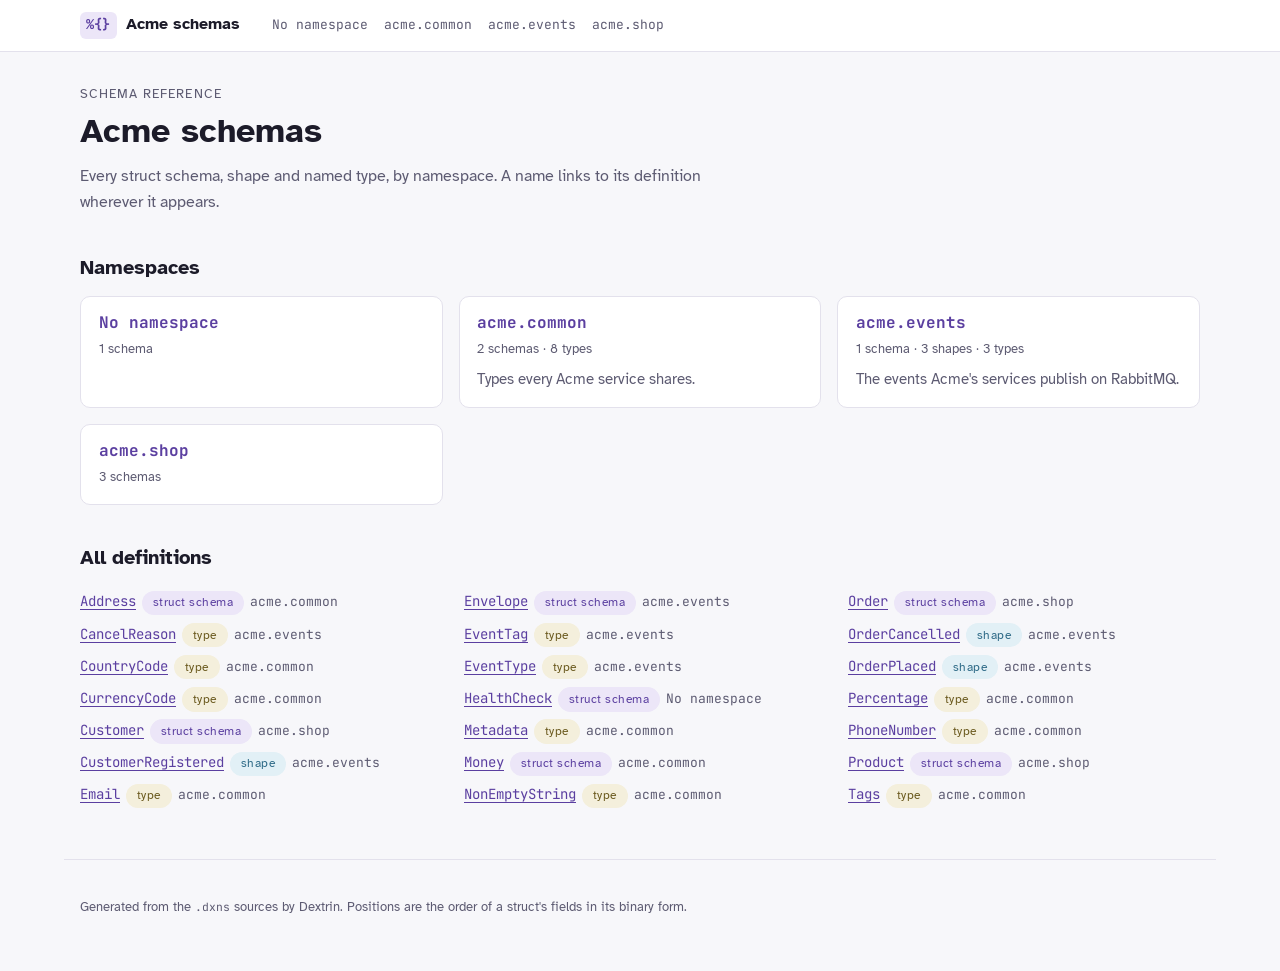
==== example/doc/index.html @ bd8d6909 "feat: mix dextrin.docs, HTML documentation for .dxns schemas Dextrin.Schema.Docs reads a directory o" ====
<!doctype html>
<html lang="en">
<head>
<meta charset="utf-8">
<meta name="viewport" content="width=device-width, initial-scale=1, viewport-fit=cover">
<meta name="claude:viewport-fit-sides" content="cover">
<title>Acme schemas</title>
<link rel="preconnect" href="https://fonts.googleapis.com">
<link rel="preconnect" href="https://fonts.gstatic.com" crossorigin>
<link rel="stylesheet" href="https://fonts.googleapis.com/css2?family=Atkinson+Hyperlegible:ital,wght@0,400;0,700;1,400&family=JetBrains+Mono:wght@400;600&display=swap">
<link rel="stylesheet" href="style.css">
</head>
<body>
<header class="site">
  <div class="site-inner">
    <a class="brand" href="index.html"><span class="brand-mark" aria-hidden="true">%{}</span>Acme schemas</a>
    <nav aria-label="Namespaces"><ul><li><a href="global.html">No namespace</a></li><li><a href="acme.common.html">acme.common</a></li><li><a href="acme.events.html">acme.events</a></li><li><a href="acme.shop.html">acme.shop</a></li></ul></nav>
  </div>
</header>
<main>
<div class="page">
  <section class="intro">
    <p class="eyebrow">Schema reference</p>
    <h1>Acme schemas</h1>
    <p class="lede">Every struct schema, shape and named type, by namespace. A name links to its definition wherever it appears.</p>
  </section>
  <section aria-labelledby="ns-heading">
    <h2 id="ns-heading">Namespaces</h2>
    <ul class="ns-list"><li class="ns-card">
  <h3><a href="global.html">No namespace</a></h3>
  <p class="counts">1 schema</p>
  
</li>
<li class="ns-card">
  <h3><a href="acme.common.html">acme.common</a></h3>
  <p class="counts">2 schemas · 8 types</p>
  <p>Types every Acme service shares.</p>
</li>
<li class="ns-card">
  <h3><a href="acme.events.html">acme.events</a></h3>
  <p class="counts">1 schema · 3 shapes · 3 types</p>
  <p>The events Acme's services publish on RabbitMQ.</p>
</li>
<li class="ns-card">
  <h3><a href="acme.shop.html">acme.shop</a></h3>
  <p class="counts">3 schemas</p>
  
</li>
</ul>
  </section>
  <section aria-labelledby="az-heading">
    <h2 id="az-heading">All definitions</h2>
    <ul class="az"><li><a href="acme.common.html#Address"><code>Address</code></a> <span class="chip chip-schema">struct schema</span><span class="ns">acme.common</span></li><li><a href="acme.events.html#CancelReason"><code>CancelReason</code></a> <span class="chip chip-type">type</span><span class="ns">acme.events</span></li><li><a href="acme.common.html#CountryCode"><code>CountryCode</code></a> <span class="chip chip-type">type</span><span class="ns">acme.common</span></li><li><a href="acme.common.html#CurrencyCode"><code>CurrencyCode</code></a> <span class="chip chip-type">type</span><span class="ns">acme.common</span></li><li><a href="acme.shop.html#Customer"><code>Customer</code></a> <span class="chip chip-schema">struct schema</span><span class="ns">acme.shop</span></li><li><a href="acme.events.html#CustomerRegistered"><code>CustomerRegistered</code></a> <span class="chip chip-shape">shape</span><span class="ns">acme.events</span></li><li><a href="acme.common.html#Email"><code>Email</code></a> <span class="chip chip-type">type</span><span class="ns">acme.common</span></li><li><a href="acme.events.html#Envelope"><code>Envelope</code></a> <span class="chip chip-schema">struct schema</span><span class="ns">acme.events</span></li><li><a href="acme.events.html#EventTag"><code>EventTag</code></a> <span class="chip chip-type">type</span><span class="ns">acme.events</span></li><li><a href="acme.events.html#EventType"><code>EventType</code></a> <span class="chip chip-type">type</span><span class="ns">acme.events</span></li><li><a href="global.html#HealthCheck"><code>HealthCheck</code></a> <span class="chip chip-schema">struct schema</span><span class="ns">No namespace</span></li><li><a href="acme.common.html#Metadata"><code>Metadata</code></a> <span class="chip chip-type">type</span><span class="ns">acme.common</span></li><li><a href="acme.common.html#Money"><code>Money</code></a> <span class="chip chip-schema">struct schema</span><span class="ns">acme.common</span></li><li><a href="acme.common.html#NonEmptyString"><code>NonEmptyString</code></a> <span class="chip chip-type">type</span><span class="ns">acme.common</span></li><li><a href="acme.shop.html#Order"><code>Order</code></a> <span class="chip chip-schema">struct schema</span><span class="ns">acme.shop</span></li><li><a href="acme.events.html#OrderCancelled"><code>OrderCancelled</code></a> <span class="chip chip-shape">shape</span><span class="ns">acme.events</span></li><li><a href="acme.events.html#OrderPlaced"><code>OrderPlaced</code></a> <span class="chip chip-shape">shape</span><span class="ns">acme.events</span></li><li><a href="acme.common.html#Percentage"><code>Percentage</code></a> <span class="chip chip-type">type</span><span class="ns">acme.common</span></li><li><a href="acme.common.html#PhoneNumber"><code>PhoneNumber</code></a> <span class="chip chip-type">type</span><span class="ns">acme.common</span></li><li><a href="acme.shop.html#Product"><code>Product</code></a> <span class="chip chip-schema">struct schema</span><span class="ns">acme.shop</span></li><li><a href="acme.common.html#Tags"><code>Tags</code></a> <span class="chip chip-type">type</span><span class="ns">acme.common</span></li></ul>
  </section>
</div>

</main>
<footer class="site-foot"><p>Generated from the <code>.dxns</code> sources by Dextrin. Positions are the order of a struct's fields in its binary form.</p></footer>
</body>
</html>
---- example/doc/style.css ----
/* Layout: a quiet reference -- a namespace rail, a page of definition
   cards, each field a table row with its binary position first.
   Iodine violet: dextrin turns violet-brown with iodine. */
:root {
  --bg: #f7f7fa;
  --surface: #ffffff;
  --ink: #1c1b29;
  --muted: #5d5b72;
  --rule: #e3e1ec;
  --accent: #5b3fa0;
  --accent-soft: #ece6f8;
  --code-bg: #f1eff7;
  --kw: #7a3e6a;
  --str: #2f6b4f;
  --shape: #2e6a87;
  --shape-soft: #e2f0f6;
  --type: #6b5a1f;
  --type-soft: #f4efdc;
  --font-body: "Atkinson Hyperlegible", "Segoe UI", system-ui, sans-serif;
  --font-code: "JetBrains Mono", ui-monospace, "SFMono-Regular", Menlo, monospace;
  --step--1: 0.8125rem;
  --step-0: 1rem;
  --step-1: 1.25rem;
  --step-2: 1.6rem;
  --step-3: 2.1rem;
}
@media (prefers-color-scheme: dark) {
  :root:not([data-theme="light"]) {
    --bg: #14131c; --surface: #1c1b27; --ink: #ecebf4; --muted: #a6a3bd; --rule: #2f2d3e;
    --accent: #b9a4f0; --accent-soft: #2c2445; --code-bg: #24222f; --kw: #e2a3cf; --str: #8fd3ad;
    --shape: #8cc9e6; --shape-soft: #1d3340; --type: #e3cf88; --type-soft: #35301c;
    color-scheme: dark;
  }
}
:root[data-theme="dark"] {
  --bg: #14131c; --surface: #1c1b27; --ink: #ecebf4; --muted: #a6a3bd; --rule: #2f2d3e;
  --accent: #b9a4f0; --accent-soft: #2c2445; --code-bg: #24222f; --kw: #e2a3cf; --str: #8fd3ad;
  --shape: #8cc9e6; --shape-soft: #1d3340; --type: #e3cf88; --type-soft: #35301c;
  color-scheme: dark;
}
*, *::before, *::after { box-sizing: border-box; }
html { -webkit-text-size-adjust: 100%; }
body {
  margin: 0; background: var(--bg); color: var(--ink);
  font-family: var(--font-body); font-size: var(--step-0); line-height: 1.6;
}
code, pre { font-family: var(--font-code); font-size: 0.875em; }
a { color: var(--accent); text-underline-offset: 0.18em; }
a:focus-visible, summary:focus-visible { outline: 2px solid var(--accent); outline-offset: 2px; border-radius: 3px; }
h1, h2, h3 { text-wrap: balance; line-height: 1.25; margin: 0; }

.site { background: var(--surface); border-bottom: 1px solid var(--rule); }
.site-inner, main, .site-foot {
  max-width: 72rem; margin: 0 auto;
  padding-left: max(16px, env(safe-area-inset-left, 0px));
  padding-right: max(16px, env(safe-area-inset-right, 0px));
}
.site-inner { display: flex; flex-wrap: wrap; align-items: center; gap: 0.5rem 2rem; padding-block: 0.75rem; }
.brand { display: inline-flex; align-items: center; gap: 0.6rem; font-weight: 700; color: var(--ink); text-decoration: none; }
.brand-mark { font-family: var(--font-code); font-size: 0.85rem; color: var(--accent); background: var(--accent-soft); border-radius: 6px; padding: 0.15rem 0.4rem; }
.site nav ul { display: flex; flex-wrap: wrap; gap: 0.25rem 1rem; list-style: none; margin: 0; padding: 0; }
.site nav a { font-family: var(--font-code); font-size: var(--step--1); color: var(--muted); text-decoration: none; }
.site nav a[aria-current="page"], .site nav a:hover { color: var(--accent); }

main { padding-block: 2rem 3rem; }
.page { display: grid; gap: 2.5rem; }
.page.with-toc { grid-template-columns: minmax(0, 13rem) minmax(0, 1fr); align-items: start; }
.content { display: grid; gap: 1.5rem; min-width: 0; }
.eyebrow { margin: 0 0 0.35rem; font-size: var(--step--1); letter-spacing: 0.08em; text-transform: uppercase; color: var(--muted); }
h1 { font-size: var(--step-3); }
h1 code { font-size: 0.85em; }
.lede { color: var(--muted); max-width: 40rem; margin: 0.75rem 0 0; }
.intro .prose { margin-top: 1rem; }
section > h2 { font-size: var(--step-1); margin-bottom: 1rem; }

.toc { position: sticky; top: 1rem; font-size: var(--step--1); }
.toc-title { margin: 0 0 0.5rem; text-transform: uppercase; letter-spacing: 0.08em; color: var(--muted); }
.toc ul { list-style: none; margin: 0; padding: 0; display: grid; gap: 0.2rem; }
.toc ul ul { padding-left: 0.9rem; margin-top: 0.2rem; border-left: 1px solid var(--rule); }
.toc a { font-family: var(--font-code); color: var(--ink); text-decoration: none; }
.toc a:hover { color: var(--accent); }

.ns-list { list-style: none; margin: 0; padding: 0; display: grid; gap: 1rem; grid-template-columns: repeat(auto-fill, minmax(min(100%, 19rem), 1fr)); }
.ns-card { background: var(--surface); border: 1px solid var(--rule); border-radius: 10px; padding: 1rem 1.1rem; min-width: 0; }
.ns-card h3 { font-family: var(--font-code); font-size: var(--step-0); }
.ns-card h3 a { text-decoration: none; }
.ns-card p { margin: 0.4rem 0 0; color: var(--muted); font-size: 0.95rem; }
.ns-card .counts { font-size: var(--step--1); }
.az { list-style: none; margin: 0; padding: 0; columns: 18rem auto; column-gap: 2rem; }
.az li { break-inside: avoid; display: flex; flex-wrap: wrap; align-items: baseline; gap: 0.4rem; padding: 0.2rem 0; }
.az .ns { font-family: var(--font-code); font-size: var(--step--1); color: var(--muted); }

.def { background: var(--surface); border: 1px solid var(--rule); border-radius: 12px; padding: 1.25rem 1.4rem; display: grid; gap: 0.9rem; min-width: 0; scroll-margin-top: 1rem; }
.def-head { display: grid; gap: 0.35rem; }
.def-head h2 { font-size: var(--step-2); }
.def-head .self { color: var(--ink); text-decoration: none; }
.def-head .self:hover { color: var(--accent); }
.full-name { margin: 0; font-size: var(--step--1); color: var(--muted); }
.chips { display: flex; flex-wrap: wrap; gap: 0.4rem; }
.chip { font-size: 0.75rem; letter-spacing: 0.04em; border-radius: 999px; padding: 0.1rem 0.6rem; border: 1px solid transparent; }
.chip-schema { background: var(--accent-soft); color: var(--accent); }
.chip-shape { background: var(--shape-soft); color: var(--shape); }
.chip-type { background: var(--type-soft); color: var(--type); }
.chip-internal { border-color: var(--rule); color: var(--muted); }
.chip-version { border-color: var(--accent); color: var(--accent); font-family: var(--font-code); }
.chip-quiet { color: var(--muted); }

.prose { max-width: 42rem; }
.prose > * + * { margin-top: 0.6rem; }
.prose p, .prose ul, .prose ol { margin: 0; }
.prose ul, .prose ol { padding-left: 1.2rem; }
.prose code, .notes code, .used-by code { background: var(--code-bg); border-radius: 4px; padding: 0.05rem 0.3rem; }
.version-note { color: var(--muted); font-size: 0.95rem; }
.label { font-size: 0.72rem; letter-spacing: 0.08em; text-transform: uppercase; color: var(--muted); }

.table-wrap { overflow-x: auto; }
table.fields { width: 100%; border-collapse: collapse; font-size: 0.95rem; }
.fields th, .fields td { text-align: left; vertical-align: top; padding: 0.55rem 0.75rem 0.55rem 0; border-top: 1px solid var(--rule); }
.fields thead th { border-top: 0; font-size: 0.72rem; letter-spacing: 0.08em; text-transform: uppercase; color: var(--muted); font-weight: 400; }
.fields .pos { width: 2.5rem; font-variant-numeric: tabular-nums; color: var(--muted); font-family: var(--font-code); font-size: var(--step--1); }
.fields .field { white-space: nowrap; font-weight: 400; }
.fields .field code { font-weight: 600; }
.opt { display: block; font-size: 0.72rem; color: var(--muted); letter-spacing: 0.04em; }
.fields .type { min-width: 12rem; }
.fields .notes { min-width: 14rem; color: var(--ink); }
.fields .notes p + p { margin-top: 0.4rem; }
.fields .notes p { margin: 0; }
.default { margin-top: 0.3rem; }
.kw { color: var(--kw); }
.str { color: var(--str); }
.sym { color: var(--muted); }
a.ref { text-decoration: none; border-bottom: 1px solid var(--accent-soft); }
a.ref:hover { border-bottom-color: var(--accent); }

.case { display: inline-grid; gap: 0.3rem; vertical-align: top; }
.case-field { font-weight: 600; }
.case table { border-collapse: collapse; }
.case td { padding: 0.15rem 0.9rem 0.15rem 0; border-top: 1px dashed var(--rule); white-space: nowrap; }

.type-def .expr { margin: 0.3rem 0 0; background: var(--code-bg); border-radius: 8px; padding: 0.75rem 0.9rem; overflow-x: auto; white-space: pre-wrap; }
.file { margin: 0; font-family: var(--font-code); font-size: 0.75rem; color: var(--muted); }
details.older { border-top: 1px dashed var(--rule); padding-top: 0.75rem; }
details.older summary { cursor: pointer; color: var(--muted); }
details.older summary .file { display: inline; margin-left: 0.5rem; }
details.older[open] > *:not(summary) { margin-top: 0.75rem; }
.used-by { margin: 0; font-size: 0.95rem; display: flex; flex-wrap: wrap; gap: 0.4rem; align-items: baseline; }

.site-foot { padding-block: 1.5rem 2.5rem; color: var(--muted); font-size: var(--step--1); border-top: 1px solid var(--rule); }

@media (max-width: 52rem) {
  .page.with-toc { grid-template-columns: minmax(0, 1fr); }
  .toc { position: static; }
  .toc > ul { display: flex; flex-wrap: wrap; gap: 0.3rem 1rem; }
  .toc ul ul { display: none; }
  .def { padding: 1rem; }
}
@media (prefers-reduced-motion: reduce) { * { scroll-behavior: auto; } }
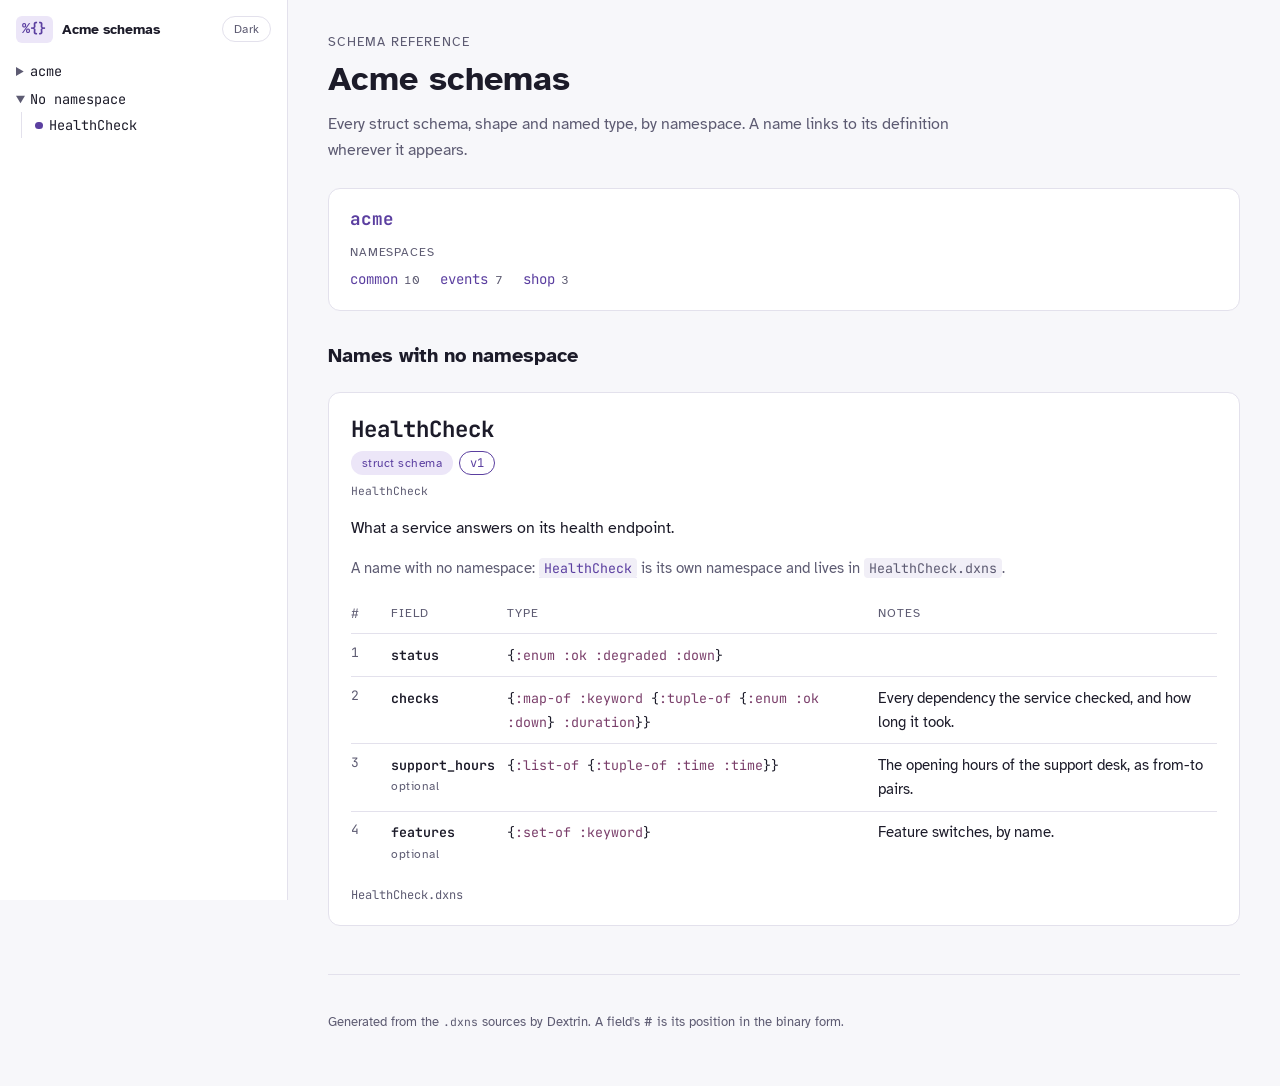
==== commit 808d580c: "Merge branch 'feat/schema-docs' into develop" ====
--- a/example/doc/index.html
+++ b/example/doc/index.html
@@ -9,52 +9,106 @@
 <link rel="preconnect" href="https://fonts.gstatic.com" crossorigin>
 <link rel="stylesheet" href="https://fonts.googleapis.com/css2?family=Atkinson+Hyperlegible:ital,wght@0,400;0,700;1,400&family=JetBrains+Mono:wght@400;600&display=swap">
 <link rel="stylesheet" href="style.css">
+<script>try { var t = localStorage.getItem("dextrin-docs-theme"); if (t === "light" || t === "dark") document.documentElement.setAttribute("data-theme", t); } catch (e) {}</script>
 </head>
 <body>
-<header class="site">
-  <div class="site-inner">
-    <a class="brand" href="index.html"><span class="brand-mark" aria-hidden="true">%{}</span>Acme schemas</a>
-    <nav aria-label="Namespaces"><ul><li><a href="global.html">No namespace</a></li><li><a href="acme.common.html">acme.common</a></li><li><a href="acme.events.html">acme.events</a></li><li><a href="acme.shop.html">acme.shop</a></li></ul></nav>
-  </div>
-</header>
-<main>
-<div class="page">
-  <section class="intro">
+<div class="layout">
+  <nav class="sidebar" aria-label="All namespaces and definitions">
+    <div class="sidebar-head">
+      <a class="brand" href="index.html"><span class="brand-mark" aria-hidden="true">%{}</span>Acme schemas</a>
+      <button class="theme-toggle" type="button" id="theme-toggle" aria-label="Switch between light and dark">Dark</button>
+    </div>
+    <details class="sidebar-toggle" open>
+      <summary>Browse</summary>
+      <ul class="tree"><li><details><summary><a href="acme/index.html">acme</a></summary><ul><li><details><summary><a href="acme/common/index.html">common</a></summary><ul><li class="def-leaf"><a href="acme/common/index.html#Address"><span class="dot dot-schema" aria-hidden="true"></span>Address</a></li><li class="def-leaf"><a href="acme/common/index.html#CountryCode"><span class="dot dot-type" aria-hidden="true"></span>CountryCode</a></li><li class="def-leaf"><a href="acme/common/index.html#CurrencyCode"><span class="dot dot-type" aria-hidden="true"></span>CurrencyCode</a></li><li class="def-leaf"><a href="acme/common/index.html#Email"><span class="dot dot-type" aria-hidden="true"></span>Email</a></li><li class="def-leaf"><a href="acme/common/index.html#Metadata"><span class="dot dot-type" aria-hidden="true"></span>Metadata</a></li><li class="def-leaf"><a href="acme/common/index.html#Money"><span class="dot dot-schema" aria-hidden="true"></span>Money</a></li><li class="def-leaf"><a href="acme/common/index.html#NonEmptyString"><span class="dot dot-type" aria-hidden="true"></span>NonEmptyString</a></li><li class="def-leaf"><a href="acme/common/index.html#Percentage"><span class="dot dot-type" aria-hidden="true"></span>Percentage</a></li><li class="def-leaf"><a href="acme/common/index.html#PhoneNumber"><span class="dot dot-type" aria-hidden="true"></span>PhoneNumber</a></li><li class="def-leaf"><a href="acme/common/index.html#Tags"><span class="dot dot-type" aria-hidden="true"></span>Tags</a></li></ul></details></li><li><details><summary><a href="acme/events/index.html">events</a></summary><ul><li class="def-leaf"><a href="acme/events/index.html#CancelReason"><span class="dot dot-type" aria-hidden="true"></span>CancelReason</a></li><li class="def-leaf"><a href="acme/events/index.html#CustomerRegistered"><span class="dot dot-shape" aria-hidden="true"></span>CustomerRegistered</a></li><li class="def-leaf"><a href="acme/events/index.html#Envelope"><span class="dot dot-schema" aria-hidden="true"></span>Envelope</a></li><li class="def-leaf"><a href="acme/events/index.html#EventTag"><span class="dot dot-type" aria-hidden="true"></span>EventTag</a></li><li class="def-leaf"><a href="acme/events/index.html#EventType"><span class="dot dot-type" aria-hidden="true"></span>EventType</a></li><li class="def-leaf"><a href="acme/events/index.html#OrderCancelled"><span class="dot dot-shape" aria-hidden="true"></span>OrderCancelled</a></li><li class="def-leaf"><a href="acme/events/index.html#OrderPlaced"><span class="dot dot-shape" aria-hidden="true"></span>OrderPlaced</a></li></ul></details></li><li><details><summary><a href="acme/shop/index.html">shop</a></summary><ul><li class="def-leaf"><a href="acme/shop/index.html#Customer"><span class="dot dot-schema" aria-hidden="true"></span>Customer</a></li><li class="def-leaf"><a href="acme/shop/index.html#Order"><span class="dot dot-schema" aria-hidden="true"></span>Order</a><ul><li class="def-leaf"><a href="acme/shop/index.html#Order.OrderLine"><span class="dot dot-schema" aria-hidden="true"></span>OrderLine</a></li><li class="def-leaf"><a href="acme/shop/index.html#Order.Quantity"><span class="dot dot-type" aria-hidden="true"></span>Quantity</a></li><li class="def-leaf"><a href="acme/shop/index.html#Order.Status"><span class="dot dot-type" aria-hidden="true"></span>Status</a></li></ul></li><li class="def-leaf"><a href="acme/shop/index.html#Product"><span class="dot dot-schema" aria-hidden="true"></span>Product</a><ul><li class="def-leaf"><a href="acme/shop/index.html#Product.Variant"><span class="dot dot-schema" aria-hidden="true"></span>Variant</a></li></ul></li></ul></details></li></ul></details></li><li><details open><summary><a href="index.html">No namespace</a></summary><ul><li class="def-leaf"><a href="index.html#HealthCheck"><span class="dot dot-schema" aria-hidden="true"></span>HealthCheck</a></li></ul></details></li></ul>
+    </details>
+  </nav>
+  <main class="main">
+    <div class="page">
+  <header class="intro">
+    
     <p class="eyebrow">Schema reference</p>
     <h1>Acme schemas</h1>
     <p class="lede">Every struct schema, shape and named type, by namespace. A name links to its definition wherever it appears.</p>
-  </section>
-  <section aria-labelledby="ns-heading">
-    <h2 id="ns-heading">Namespaces</h2>
-    <ul class="ns-list"><li class="ns-card">
-  <h3><a href="global.html">No namespace</a></h3>
-  <p class="counts">1 schema</p>
+    
+  </header>
+  <div class="sections"><section class="ns-section">
+  <h2><a href="acme/index.html"><code>acme</code></a></h2>
   
-</li>
-<li class="ns-card">
-  <h3><a href="acme.common.html">acme.common</a></h3>
-  <p class="counts">2 schemas · 8 types</p>
-  <p>Types every Acme service shares.</p>
-</li>
-<li class="ns-card">
-  <h3><a href="acme.events.html">acme.events</a></h3>
-  <p class="counts">1 schema · 3 shapes · 3 types</p>
-  <p>The events Acme's services publish on RabbitMQ.</p>
-</li>
-<li class="ns-card">
-  <h3><a href="acme.shop.html">acme.shop</a></h3>
-  <p class="counts">3 schemas</p>
+  <div class="group"><p class="label">Namespaces</p><ul class="links"><li><a class="ns-link" href="acme/common/index.html"><code>common</code></a><span class="count">10</span></li><li><a class="ns-link" href="acme/events/index.html"><code>events</code></a><span class="count">7</span></li><li><a class="ns-link" href="acme/shop/index.html"><code>shop</code></a><span class="count">3</span></li></ul></div>
   
-</li>
-</ul>
-  </section>
-  <section aria-labelledby="az-heading">
-    <h2 id="az-heading">All definitions</h2>
-    <ul class="az"><li><a href="acme.common.html#Address"><code>Address</code></a> <span class="chip chip-schema">struct schema</span><span class="ns">acme.common</span></li><li><a href="acme.events.html#CancelReason"><code>CancelReason</code></a> <span class="chip chip-type">type</span><span class="ns">acme.events</span></li><li><a href="acme.common.html#CountryCode"><code>CountryCode</code></a> <span class="chip chip-type">type</span><span class="ns">acme.common</span></li><li><a href="acme.common.html#CurrencyCode"><code>CurrencyCode</code></a> <span class="chip chip-type">type</span><span class="ns">acme.common</span></li><li><a href="acme.shop.html#Customer"><code>Customer</code></a> <span class="chip chip-schema">struct schema</span><span class="ns">acme.shop</span></li><li><a href="acme.events.html#CustomerRegistered"><code>CustomerRegistered</code></a> <span class="chip chip-shape">shape</span><span class="ns">acme.events</span></li><li><a href="acme.common.html#Email"><code>Email</code></a> <span class="chip chip-type">type</span><span class="ns">acme.common</span></li><li><a href="acme.events.html#Envelope"><code>Envelope</code></a> <span class="chip chip-schema">struct schema</span><span class="ns">acme.events</span></li><li><a href="acme.events.html#EventTag"><code>EventTag</code></a> <span class="chip chip-type">type</span><span class="ns">acme.events</span></li><li><a href="acme.events.html#EventType"><code>EventType</code></a> <span class="chip chip-type">type</span><span class="ns">acme.events</span></li><li><a href="global.html#HealthCheck"><code>HealthCheck</code></a> <span class="chip chip-schema">struct schema</span><span class="ns">No namespace</span></li><li><a href="acme.common.html#Metadata"><code>Metadata</code></a> <span class="chip chip-type">type</span><span class="ns">acme.common</span></li><li><a href="acme.common.html#Money"><code>Money</code></a> <span class="chip chip-schema">struct schema</span><span class="ns">acme.common</span></li><li><a href="acme.common.html#NonEmptyString"><code>NonEmptyString</code></a> <span class="chip chip-type">type</span><span class="ns">acme.common</span></li><li><a href="acme.shop.html#Order"><code>Order</code></a> <span class="chip chip-schema">struct schema</span><span class="ns">acme.shop</span></li><li><a href="acme.events.html#OrderCancelled"><code>OrderCancelled</code></a> <span class="chip chip-shape">shape</span><span class="ns">acme.events</span></li><li><a href="acme.events.html#OrderPlaced"><code>OrderPlaced</code></a> <span class="chip chip-shape">shape</span><span class="ns">acme.events</span></li><li><a href="acme.common.html#Percentage"><code>Percentage</code></a> <span class="chip chip-type">type</span><span class="ns">acme.common</span></li><li><a href="acme.common.html#PhoneNumber"><code>PhoneNumber</code></a> <span class="chip chip-type">type</span><span class="ns">acme.common</span></li><li><a href="acme.shop.html#Product"><code>Product</code></a> <span class="chip chip-schema">struct schema</span><span class="ns">acme.shop</span></li><li><a href="acme.common.html#Tags"><code>Tags</code></a> <span class="chip chip-type">type</span><span class="ns">acme.common</span></li></ul>
-  </section>
+</section>
+</div>
+  <h2 class="own-heading">Names with no namespace</h2>
+  <article class="def kind-schema" id="HealthCheck">
+  <header class="def-head">
+    <h2><a class="self" href="#HealthCheck"><code>HealthCheck</code></a></h2>
+    <div class="chips"><span class="chip chip-schema">struct schema</span><span class="chip chip-version">v1</span></div>
+    <p class="full-name"><code>HealthCheck</code></p>
+  </header>
+  <div class="prose"><p>What a service answers on its health endpoint.</p></div>
+  <div class="prose version-note"><p>A name with no namespace: <a class="ref" href="index.html#HealthCheck"><code>HealthCheck</code></a> is its own namespace and lives in <code>HealthCheck.dxns</code>.</p></div>
+<div class="table-wrap">
+  <table class="fields">
+    <thead><tr><th scope="col" class="pos" title="Position in the binary form">#</th><th scope="col">Field</th><th scope="col">Type</th><th scope="col">Notes</th></tr></thead>
+    <tbody><tr>
+  <td class="pos">1</td>
+  <th scope="row" class="field"><code>status</code></th>
+  <td class="type"><code>{<span class="kw">:enum</span> <span class="kw">:ok</span> <span class="kw">:degraded</span> <span class="kw">:down</span>}</code></td>
+  <td class="notes"></td>
+</tr>
+<tr>
+  <td class="pos">2</td>
+  <th scope="row" class="field"><code>checks</code></th>
+  <td class="type"><code>{<span class="kw">:map-of</span> <span class="kw">:keyword</span> {<span class="kw">:tuple-of</span> {<span class="kw">:enum</span> <span class="kw">:ok</span> <span class="kw">:down</span>} <span class="kw">:duration</span>}}</code></td>
+  <td class="notes"><p>Every dependency the service checked, and how long it took.</p></td>
+</tr>
+<tr>
+  <td class="pos">3</td>
+  <th scope="row" class="field"><code>support_hours</code><span class="opt">optional</span></th>
+  <td class="type"><code>{<span class="kw">:list-of</span> {<span class="kw">:tuple-of</span> <span class="kw">:time</span> <span class="kw">:time</span>}}</code></td>
+  <td class="notes"><p>The opening hours of the support desk, as from-to pairs.</p></td>
+</tr>
+<tr>
+  <td class="pos">4</td>
+  <th scope="row" class="field"><code>features</code><span class="opt">optional</span></th>
+  <td class="type"><code>{<span class="kw">:set-of</span> <span class="kw">:keyword</span>}</code></td>
+  <td class="notes"><p>Feature switches, by name.</p></td>
+</tr>
+</tbody>
+  </table>
+</div>
+<p class="file">HealthCheck.dxns</p>
+
+  
+  
+</article>
+
 </div>
 
-</main>
-<footer class="site-foot"><p>Generated from the <code>.dxns</code> sources by Dextrin. Positions are the order of a struct's fields in its binary form.</p></footer>
+    <footer class="site-foot"><p>Generated from the <code>.dxns</code> sources by Dextrin. A field's # is its position in the binary form.</p></footer>
+  </main>
+</div>
+<script>(function () {
+  var root = document.documentElement, button = document.getElementById("theme-toggle");
+  function current() {
+    var t = root.getAttribute("data-theme");
+    if (t) return t;
+    return window.matchMedia && matchMedia("(prefers-color-scheme: dark)").matches ? "dark" : "light";
+  }
+  function label() {
+    var next = current() === "dark" ? "light" : "dark";
+    button.textContent = next === "dark" ? "Dark" : "Light";
+    button.setAttribute("aria-label", "Switch to " + next);
+  }
+  button.addEventListener("click", function () {
+    var next = current() === "dark" ? "light" : "dark";
+    root.setAttribute("data-theme", next);
+    try { localStorage.setItem("dextrin-docs-theme", next); } catch (e) {}
+    label();
+  });
+  label();
+})();
+</script>
 </body>
 </html>
--- a/example/doc/style.css
+++ b/example/doc/style.css
@@ -49,46 +49,66 @@
 a:focus-visible, summary:focus-visible { outline: 2px solid var(--accent); outline-offset: 2px; border-radius: 3px; }
 h1, h2, h3 { text-wrap: balance; line-height: 1.25; margin: 0; }
 
-.site { background: var(--surface); border-bottom: 1px solid var(--rule); }
-.site-inner, main, .site-foot {
-  max-width: 72rem; margin: 0 auto;
-  padding-left: max(16px, env(safe-area-inset-left, 0px));
-  padding-right: max(16px, env(safe-area-inset-right, 0px));
+/* The sidebar holds the far left edge on every page and scrolls on its
+   own; the page beside it. Below 52rem it moves on top, folded. */
+.layout { display: grid; grid-template-columns: minmax(15rem, 18rem) minmax(0, 1fr); min-height: 100vh; }
+.sidebar {
+  position: sticky; top: 0; align-self: start; height: 100vh; overflow-y: auto;
+  background: var(--surface); border-right: 1px solid var(--rule);
+  padding-block: calc(1rem + env(safe-area-inset-top, 0px)) 2rem;
+  padding-left: max(16px, env(safe-area-inset-left, 0px)); padding-right: 1rem;
+  display: grid; align-content: start; gap: 1rem; font-size: 0.9rem;
 }
-.site-inner { display: flex; flex-wrap: wrap; align-items: center; gap: 0.5rem 2rem; padding-block: 0.75rem; }
-.brand { display: inline-flex; align-items: center; gap: 0.6rem; font-weight: 700; color: var(--ink); text-decoration: none; }
+.sidebar-head { display: flex; align-items: center; justify-content: space-between; gap: 0.75rem; }
+.brand { display: inline-flex; align-items: center; gap: 0.6rem; font-weight: 700; color: var(--ink); text-decoration: none; min-width: 0; }
+.theme-toggle {
+  font: inherit; font-size: 0.75rem; letter-spacing: 0.04em; color: var(--muted); background: transparent;
+  border: 1px solid var(--rule); border-radius: 999px; padding: 0.15rem 0.65rem; cursor: pointer; flex: none;
+}
+.theme-toggle:hover { color: var(--accent); border-color: var(--accent); }
+.theme-toggle:focus-visible { outline: 2px solid var(--accent); outline-offset: 2px; }
 .brand-mark { font-family: var(--font-code); font-size: 0.85rem; color: var(--accent); background: var(--accent-soft); border-radius: 6px; padding: 0.15rem 0.4rem; }
-.site nav ul { display: flex; flex-wrap: wrap; gap: 0.25rem 1rem; list-style: none; margin: 0; padding: 0; }
-.site nav a { font-family: var(--font-code); font-size: var(--step--1); color: var(--muted); text-decoration: none; }
-.site nav a[aria-current="page"], .site nav a:hover { color: var(--accent); }
+.sidebar-toggle > summary { display: none; }
+.tree, .tree ul { list-style: none; margin: 0; padding: 0; }
+.tree ul { padding-left: 0.85rem; margin-left: 0.3rem; border-left: 1px solid var(--rule); }
+.tree li { padding: 0.08rem 0; }
+.tree summary { cursor: pointer; font-family: var(--font-code); font-size: 0.85rem; padding: 0.1rem 0; }
+.tree summary::marker { color: var(--muted); }
+.tree a { color: var(--ink); text-decoration: none; font-family: var(--font-code); font-size: 0.85rem; }
+.tree a:hover { color: var(--accent); }
+.tree a[aria-current="page"] { color: var(--accent); font-weight: 600; }
+.def-leaf > a { display: inline-flex; align-items: center; gap: 0.4rem; }
+.dot { width: 0.45rem; height: 0.45rem; border-radius: 50%; flex: none; }
+.dot-schema { background: var(--accent); }
+.dot-shape { background: var(--shape); }
+.dot-type { background: var(--type); }
 
-main { padding-block: 2rem 3rem; }
-.page { display: grid; gap: 2.5rem; }
-.page.with-toc { grid-template-columns: minmax(0, 13rem) minmax(0, 1fr); align-items: start; }
-.content { display: grid; gap: 1.5rem; min-width: 0; }
+.main {
+  min-width: 0; padding-block: 2rem 0;
+  padding-left: max(16px, 2.5rem); padding-right: max(16px, env(safe-area-inset-right, 0px), 2.5rem);
+}
+.page { display: grid; gap: 1.5rem; max-width: 64rem; }
 .eyebrow { margin: 0 0 0.35rem; font-size: var(--step--1); letter-spacing: 0.08em; text-transform: uppercase; color: var(--muted); }
 h1 { font-size: var(--step-3); }
 h1 code { font-size: 0.85em; }
 .lede { color: var(--muted); max-width: 40rem; margin: 0.75rem 0 0; }
 .intro .prose { margin-top: 1rem; }
-section > h2 { font-size: var(--step-1); margin-bottom: 1rem; }
+.crumbs { margin: 0 0 0.75rem; font-family: var(--font-code); font-size: var(--step--1); color: var(--muted); }
+.crumbs a { text-decoration: none; }
+.crumbs b { color: var(--ink); font-weight: 600; }
 
-.toc { position: sticky; top: 1rem; font-size: var(--step--1); }
-.toc-title { margin: 0 0 0.5rem; text-transform: uppercase; letter-spacing: 0.08em; color: var(--muted); }
-.toc ul { list-style: none; margin: 0; padding: 0; display: grid; gap: 0.2rem; }
-.toc ul ul { padding-left: 0.9rem; margin-top: 0.2rem; border-left: 1px solid var(--rule); }
-.toc a { font-family: var(--font-code); color: var(--ink); text-decoration: none; }
-.toc a:hover { color: var(--accent); }
-
-.ns-list { list-style: none; margin: 0; padding: 0; display: grid; gap: 1rem; grid-template-columns: repeat(auto-fill, minmax(min(100%, 19rem), 1fr)); }
-.ns-card { background: var(--surface); border: 1px solid var(--rule); border-radius: 10px; padding: 1rem 1.1rem; min-width: 0; }
-.ns-card h3 { font-family: var(--font-code); font-size: var(--step-0); }
-.ns-card h3 a { text-decoration: none; }
-.ns-card p { margin: 0.4rem 0 0; color: var(--muted); font-size: 0.95rem; }
-.ns-card .counts { font-size: var(--step--1); }
-.az { list-style: none; margin: 0; padding: 0; columns: 18rem auto; column-gap: 2rem; }
-.az li { break-inside: avoid; display: flex; flex-wrap: wrap; align-items: baseline; gap: 0.4rem; padding: 0.2rem 0; }
-.az .ns { font-family: var(--font-code); font-size: var(--step--1); color: var(--muted); }
+.sections { display: grid; gap: 1rem; }
+.ns-section { background: var(--surface); border: 1px solid var(--rule); border-radius: 12px; padding: 1.1rem 1.3rem; display: grid; gap: 0.75rem; min-width: 0; }
+.ns-section h2 { font-size: var(--step-1); }
+.ns-section h2 a { text-decoration: none; }
+.ns-section .summary { color: var(--muted); font-size: 0.95rem; }
+.group { display: grid; gap: 0.35rem; }
+.group .label { margin: 0; }
+.links { list-style: none; margin: 0; padding: 0; display: flex; flex-wrap: wrap; gap: 0.4rem 1.25rem; }
+.links li { display: inline-flex; align-items: baseline; gap: 0.4rem; }
+.links a { text-decoration: none; }
+.count { font-size: 0.75rem; color: var(--muted); font-variant-numeric: tabular-nums; }
+.own-heading { font-size: var(--step-1); margin-top: 0.5rem; }
 
 .def { background: var(--surface); border: 1px solid var(--rule); border-radius: 12px; padding: 1.25rem 1.4rem; display: grid; gap: 0.9rem; min-width: 0; scroll-margin-top: 1rem; }
 .def-head { display: grid; gap: 0.35rem; }
@@ -145,13 +165,13 @@
 details.older[open] > *:not(summary) { margin-top: 0.75rem; }
 .used-by { margin: 0; font-size: 0.95rem; display: flex; flex-wrap: wrap; gap: 0.4rem; align-items: baseline; }
 
-.site-foot { padding-block: 1.5rem 2.5rem; color: var(--muted); font-size: var(--step--1); border-top: 1px solid var(--rule); }
+.site-foot { margin-top: 3rem; padding-block: 1.5rem 2.5rem; color: var(--muted); font-size: var(--step--1); border-top: 1px solid var(--rule); max-width: 64rem; }
 
 @media (max-width: 52rem) {
-  .page.with-toc { grid-template-columns: minmax(0, 1fr); }
-  .toc { position: static; }
-  .toc > ul { display: flex; flex-wrap: wrap; gap: 0.3rem 1rem; }
-  .toc ul ul { display: none; }
+  .layout { grid-template-columns: minmax(0, 1fr); }
+  .sidebar { position: static; height: auto; border-right: 0; border-bottom: 1px solid var(--rule); padding-right: max(16px, env(safe-area-inset-right, 0px)); }
+  .sidebar-toggle > summary { display: list-item; cursor: pointer; color: var(--muted); }
+  .main { padding-left: max(16px, env(safe-area-inset-left, 0px)); padding-right: max(16px, env(safe-area-inset-right, 0px)); }
   .def { padding: 1rem; }
 }
 @media (prefers-reduced-motion: reduce) { * { scroll-behavior: auto; } }
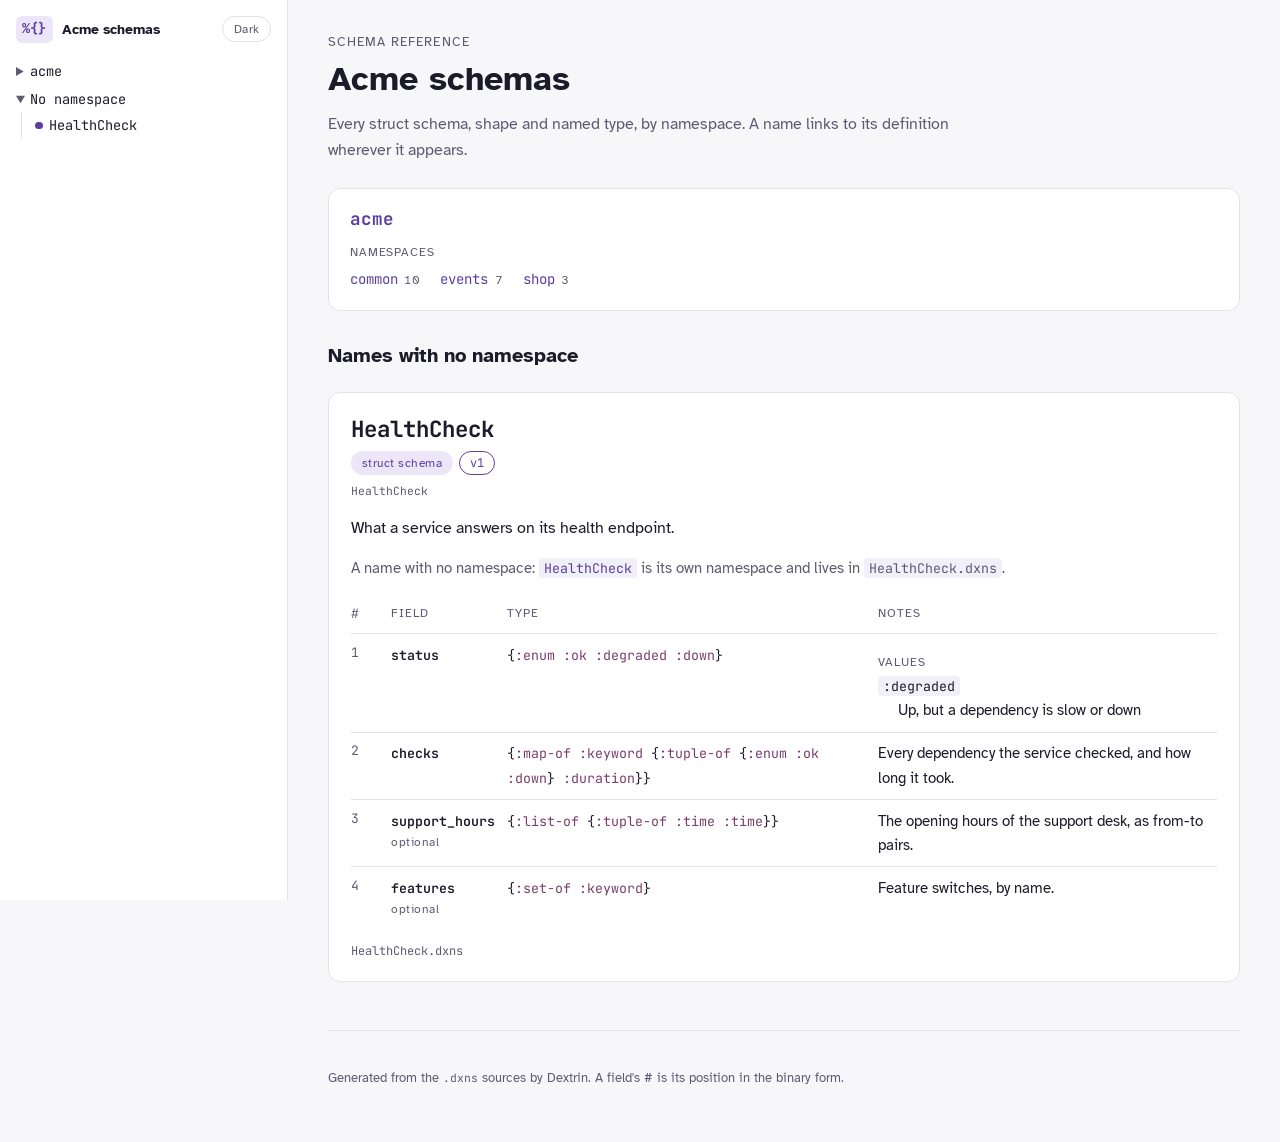
==== commit 6387921b: "feat(docs): the docs show annotations A doc's title, description, examples, meta and an enum's value" ====
--- a/example/doc/index.html
+++ b/example/doc/index.html
@@ -55,7 +55,7 @@
   <td class="pos">1</td>
   <th scope="row" class="field"><code>status</code></th>
   <td class="type"><code>{<span class="kw">:enum</span> <span class="kw">:ok</span> <span class="kw">:degraded</span> <span class="kw">:down</span>}</code></td>
-  <td class="notes"></td>
+  <td class="notes"><dl class="values"><p class="label">Values</p><dt><code>:degraded</code></dt><dd><p>Up, but a dependency is slow or down</p></dd></dl></td>
 </tr>
 <tr>
   <td class="pos">2</td>
--- a/example/doc/style.css
+++ b/example/doc/style.css
@@ -16,6 +16,8 @@
   --shape-soft: #e2f0f6;
   --type: #6b5a1f;
   --type-soft: #f4efdc;
+  --warn: #8a3b12;
+  --warn-soft: #fbe9df;
   --font-body: "Atkinson Hyperlegible", "Segoe UI", system-ui, sans-serif;
   --font-code: "JetBrains Mono", ui-monospace, "SFMono-Regular", Menlo, monospace;
   --step--1: 0.8125rem;
@@ -29,6 +31,7 @@
     --bg: #14131c; --surface: #1c1b27; --ink: #ecebf4; --muted: #a6a3bd; --rule: #2f2d3e;
     --accent: #b9a4f0; --accent-soft: #2c2445; --code-bg: #24222f; --kw: #e2a3cf; --str: #8fd3ad;
     --shape: #8cc9e6; --shape-soft: #1d3340; --type: #e3cf88; --type-soft: #35301c;
+    --warn: #f0a37a; --warn-soft: #3a2218;
     color-scheme: dark;
   }
 }
@@ -36,6 +39,7 @@
   --bg: #14131c; --surface: #1c1b27; --ink: #ecebf4; --muted: #a6a3bd; --rule: #2f2d3e;
   --accent: #b9a4f0; --accent-soft: #2c2445; --code-bg: #24222f; --kw: #e2a3cf; --str: #8fd3ad;
   --shape: #8cc9e6; --shape-soft: #1d3340; --type: #e3cf88; --type-soft: #35301c;
+    --warn: #f0a37a; --warn-soft: #3a2218;
   color-scheme: dark;
 }
 *, *::before, *::after { box-sizing: border-box; }
@@ -124,6 +128,17 @@
 .chip-internal { border-color: var(--rule); color: var(--muted); }
 .chip-version { border-color: var(--accent); color: var(--accent); font-family: var(--font-code); }
 .chip-quiet { color: var(--muted); }
+.chip-deprecated { background: var(--warn-soft); color: var(--warn); }
+.chip-read-only, .chip-write-only { border-color: var(--rule); color: var(--muted); }
+.def-head .title { margin: 0; font-size: var(--step-0); color: var(--ink); }
+.examples, .meta { margin: 0.6rem 0 0; }
+.examples ul { margin: 0.2rem 0 0; padding-left: 1.2rem; }
+.meta dt, .meta dd { display: inline; margin: 0; }
+.meta dd { margin-right: 1rem; }
+.meta dt::after { content: " = "; color: var(--muted); }
+.values { margin: 0.6rem 0 0; }
+.values dt { margin-top: 0.2rem; }
+.values dd { margin: 0 0 0 1.2rem; }
 
 .prose { max-width: 42rem; }
 .prose > * + * { margin-top: 0.6rem; }
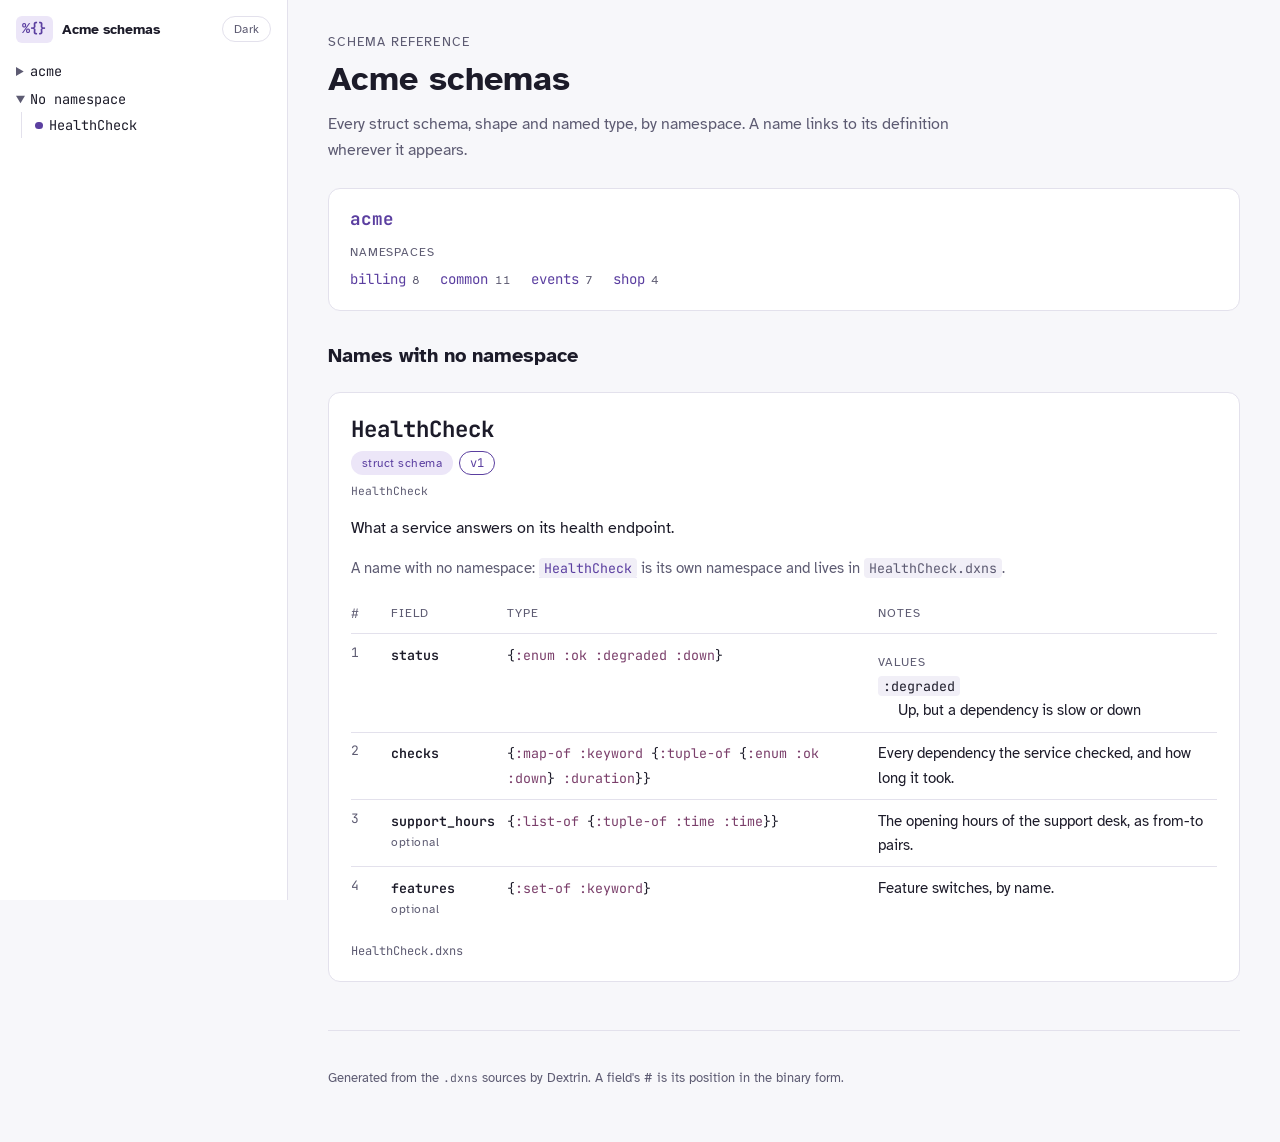
==== commit 9cb8c470: "feat(docs): show bases, left-out fields, extras, type versions, pins, deprecation, generics and the " ====
--- a/example/doc/index.html
+++ b/example/doc/index.html
@@ -20,7 +20,7 @@
     </div>
     <details class="sidebar-toggle" open>
       <summary>Browse</summary>
-      <ul class="tree"><li><details><summary><a href="acme/index.html">acme</a></summary><ul><li><details><summary><a href="acme/common/index.html">common</a></summary><ul><li class="def-leaf"><a href="acme/common/index.html#Address"><span class="dot dot-schema" aria-hidden="true"></span>Address</a></li><li class="def-leaf"><a href="acme/common/index.html#CountryCode"><span class="dot dot-type" aria-hidden="true"></span>CountryCode</a></li><li class="def-leaf"><a href="acme/common/index.html#CurrencyCode"><span class="dot dot-type" aria-hidden="true"></span>CurrencyCode</a></li><li class="def-leaf"><a href="acme/common/index.html#Email"><span class="dot dot-type" aria-hidden="true"></span>Email</a></li><li class="def-leaf"><a href="acme/common/index.html#Metadata"><span class="dot dot-type" aria-hidden="true"></span>Metadata</a></li><li class="def-leaf"><a href="acme/common/index.html#Money"><span class="dot dot-schema" aria-hidden="true"></span>Money</a></li><li class="def-leaf"><a href="acme/common/index.html#NonEmptyString"><span class="dot dot-type" aria-hidden="true"></span>NonEmptyString</a></li><li class="def-leaf"><a href="acme/common/index.html#Percentage"><span class="dot dot-type" aria-hidden="true"></span>Percentage</a></li><li class="def-leaf"><a href="acme/common/index.html#PhoneNumber"><span class="dot dot-type" aria-hidden="true"></span>PhoneNumber</a></li><li class="def-leaf"><a href="acme/common/index.html#Tags"><span class="dot dot-type" aria-hidden="true"></span>Tags</a></li></ul></details></li><li><details><summary><a href="acme/events/index.html">events</a></summary><ul><li class="def-leaf"><a href="acme/events/index.html#CancelReason"><span class="dot dot-type" aria-hidden="true"></span>CancelReason</a></li><li class="def-leaf"><a href="acme/events/index.html#CustomerRegistered"><span class="dot dot-shape" aria-hidden="true"></span>CustomerRegistered</a></li><li class="def-leaf"><a href="acme/events/index.html#Envelope"><span class="dot dot-schema" aria-hidden="true"></span>Envelope</a></li><li class="def-leaf"><a href="acme/events/index.html#EventTag"><span class="dot dot-type" aria-hidden="true"></span>EventTag</a></li><li class="def-leaf"><a href="acme/events/index.html#EventType"><span class="dot dot-type" aria-hidden="true"></span>EventType</a></li><li class="def-leaf"><a href="acme/events/index.html#OrderCancelled"><span class="dot dot-shape" aria-hidden="true"></span>OrderCancelled</a></li><li class="def-leaf"><a href="acme/events/index.html#OrderPlaced"><span class="dot dot-shape" aria-hidden="true"></span>OrderPlaced</a></li></ul></details></li><li><details><summary><a href="acme/shop/index.html">shop</a></summary><ul><li class="def-leaf"><a href="acme/shop/index.html#Customer"><span class="dot dot-schema" aria-hidden="true"></span>Customer</a></li><li class="def-leaf"><a href="acme/shop/index.html#Order"><span class="dot dot-schema" aria-hidden="true"></span>Order</a><ul><li class="def-leaf"><a href="acme/shop/index.html#Order.OrderLine"><span class="dot dot-schema" aria-hidden="true"></span>OrderLine</a></li><li class="def-leaf"><a href="acme/shop/index.html#Order.Quantity"><span class="dot dot-type" aria-hidden="true"></span>Quantity</a></li><li class="def-leaf"><a href="acme/shop/index.html#Order.Status"><span class="dot dot-type" aria-hidden="true"></span>Status</a></li></ul></li><li class="def-leaf"><a href="acme/shop/index.html#Product"><span class="dot dot-schema" aria-hidden="true"></span>Product</a><ul><li class="def-leaf"><a href="acme/shop/index.html#Product.Variant"><span class="dot dot-schema" aria-hidden="true"></span>Variant</a></li></ul></li></ul></details></li></ul></details></li><li><details open><summary><a href="index.html">No namespace</a></summary><ul><li class="def-leaf"><a href="index.html#HealthCheck"><span class="dot dot-schema" aria-hidden="true"></span>HealthCheck</a></li></ul></details></li></ul>
+      <ul class="tree"><li><details><summary><a href="acme/index.html">acme</a></summary><ul><li><details><summary><a href="acme/billing/index.html">billing</a></summary><ul><li class="def-leaf"><a href="acme/billing/index.html#Card"><span class="dot dot-shape" aria-hidden="true"></span>Card</a></li><li class="def-leaf"><a href="acme/billing/index.html#Invoice"><span class="dot dot-schema" aria-hidden="true"></span>Invoice</a></li><li class="def-leaf"><a href="acme/billing/index.html#InvoiceLine"><span class="dot dot-shape" aria-hidden="true"></span>InvoiceLine</a></li><li class="def-leaf"><a href="acme/billing/index.html#InvoiceNumber"><span class="dot dot-type" aria-hidden="true"></span>InvoiceNumber</a></li><li class="def-leaf"><a href="acme/billing/index.html#InvoicePage"><span class="dot dot-type" aria-hidden="true"></span>InvoicePage</a></li><li class="def-leaf"><a href="acme/billing/index.html#Page"><span class="dot dot-type" aria-hidden="true"></span>Page</a></li><li class="def-leaf"><a href="acme/billing/index.html#Payment"><span class="dot dot-type" aria-hidden="true"></span>Payment</a></li><li class="def-leaf"><a href="acme/billing/index.html#Transfer"><span class="dot dot-shape" aria-hidden="true"></span>Transfer</a></li></ul></details></li><li><details><summary><a href="acme/common/index.html">common</a></summary><ul><li class="def-leaf"><a href="acme/common/index.html#Address"><span class="dot dot-schema" aria-hidden="true"></span>Address</a></li><li class="def-leaf"><a href="acme/common/index.html#CountryCode"><span class="dot dot-type" aria-hidden="true"></span>CountryCode</a></li><li class="def-leaf"><a href="acme/common/index.html#CurrencyCode"><span class="dot dot-type" aria-hidden="true"></span>CurrencyCode</a></li><li class="def-leaf"><a href="acme/common/index.html#Email"><span class="dot dot-type" aria-hidden="true"></span>Email</a></li><li class="def-leaf"><a href="acme/common/index.html#Metadata"><span class="dot dot-type" aria-hidden="true"></span>Metadata</a></li><li class="def-leaf"><a href="acme/common/index.html#Money"><span class="dot dot-schema" aria-hidden="true"></span>Money</a></li><li class="def-leaf"><a href="acme/common/index.html#NonEmptyString"><span class="dot dot-type" aria-hidden="true"></span>NonEmptyString</a></li><li class="def-leaf"><a href="acme/common/index.html#Percentage"><span class="dot dot-type" aria-hidden="true"></span>Percentage</a></li><li class="def-leaf"><a href="acme/common/index.html#Person"><span class="dot dot-shape" aria-hidden="true"></span>Person</a></li><li class="def-leaf"><a href="acme/common/index.html#PhoneNumber"><span class="dot dot-type" aria-hidden="true"></span>PhoneNumber</a></li><li class="def-leaf"><a href="acme/common/index.html#Tags"><span class="dot dot-type" aria-hidden="true"></span>Tags</a></li></ul></details></li><li><details><summary><a href="acme/events/index.html">events</a></summary><ul><li class="def-leaf"><a href="acme/events/index.html#CancelReason"><span class="dot dot-type" aria-hidden="true"></span>CancelReason</a></li><li class="def-leaf"><a href="acme/events/index.html#CustomerRegistered"><span class="dot dot-shape" aria-hidden="true"></span>CustomerRegistered</a></li><li class="def-leaf"><a href="acme/events/index.html#Envelope"><span class="dot dot-schema" aria-hidden="true"></span>Envelope</a></li><li class="def-leaf"><a href="acme/events/index.html#EventTag"><span class="dot dot-type" aria-hidden="true"></span>EventTag</a></li><li class="def-leaf"><a href="acme/events/index.html#EventType"><span class="dot dot-type" aria-hidden="true"></span>EventType</a></li><li class="def-leaf"><a href="acme/events/index.html#OrderCancelled"><span class="dot dot-shape" aria-hidden="true"></span>OrderCancelled</a></li><li class="def-leaf"><a href="acme/events/index.html#OrderPlaced"><span class="dot dot-shape" aria-hidden="true"></span>OrderPlaced</a></li></ul></details></li><li><details><summary><a href="acme/shop/index.html">shop</a></summary><ul><li class="def-leaf"><a href="acme/shop/index.html#Customer"><span class="dot dot-schema" aria-hidden="true"></span>Customer</a></li><li class="def-leaf"><a href="acme/shop/index.html#Order"><span class="dot dot-schema" aria-hidden="true"></span>Order</a><ul><li class="def-leaf"><a href="acme/shop/index.html#Order.OrderLine"><span class="dot dot-schema" aria-hidden="true"></span>OrderLine</a></li><li class="def-leaf"><a href="acme/shop/index.html#Order.Quantity"><span class="dot dot-type" aria-hidden="true"></span>Quantity</a></li><li class="def-leaf"><a href="acme/shop/index.html#Order.Status"><span class="dot dot-type" aria-hidden="true"></span>Status</a></li></ul></li><li class="def-leaf"><a href="acme/shop/index.html#Product"><span class="dot dot-schema" aria-hidden="true"></span>Product</a><ul><li class="def-leaf"><a href="acme/shop/index.html#Product.Variant"><span class="dot dot-schema" aria-hidden="true"></span>Variant</a></li></ul></li><li class="def-leaf"><a href="acme/shop/index.html#Tier"><span class="dot dot-type" aria-hidden="true"></span>Tier</a></li></ul></details></li></ul></details></li><li><details open><summary><a href="index.html">No namespace</a></summary><ul><li class="def-leaf"><a href="index.html#HealthCheck"><span class="dot dot-schema" aria-hidden="true"></span>HealthCheck</a></li></ul></details></li></ul>
     </details>
   </nav>
   <main class="main">
@@ -35,7 +35,7 @@
   <div class="sections"><section class="ns-section">
   <h2><a href="acme/index.html"><code>acme</code></a></h2>
   
-  <div class="group"><p class="label">Namespaces</p><ul class="links"><li><a class="ns-link" href="acme/common/index.html"><code>common</code></a><span class="count">10</span></li><li><a class="ns-link" href="acme/events/index.html"><code>events</code></a><span class="count">7</span></li><li><a class="ns-link" href="acme/shop/index.html"><code>shop</code></a><span class="count">3</span></li></ul></div>
+  <div class="group"><p class="label">Namespaces</p><ul class="links"><li><a class="ns-link" href="acme/billing/index.html"><code>billing</code></a><span class="count">8</span></li><li><a class="ns-link" href="acme/common/index.html"><code>common</code></a><span class="count">11</span></li><li><a class="ns-link" href="acme/events/index.html"><code>events</code></a><span class="count">7</span></li><li><a class="ns-link" href="acme/shop/index.html"><code>shop</code></a><span class="count">4</span></li></ul></div>
   
 </section>
 </div>
@@ -43,7 +43,7 @@
   <article class="def kind-schema" id="HealthCheck">
   <header class="def-head">
     <h2><a class="self" href="#HealthCheck"><code>HealthCheck</code></a></h2>
-    <div class="chips"><span class="chip chip-schema">struct schema</span><span class="chip chip-version">v1</span></div>
+    <div class="chips"><span class="chip chip-schema">struct schema</span><span class="chip chip-version" id="HealthCheck-v1">v1</span></div>
     <p class="full-name"><code>HealthCheck</code></p>
   </header>
   <div class="prose"><p>What a service answers on its health endpoint.</p></div>
--- a/example/doc/style.css
+++ b/example/doc/style.css
@@ -39,7 +39,7 @@
   --bg: #14131c; --surface: #1c1b27; --ink: #ecebf4; --muted: #a6a3bd; --rule: #2f2d3e;
   --accent: #b9a4f0; --accent-soft: #2c2445; --code-bg: #24222f; --kw: #e2a3cf; --str: #8fd3ad;
   --shape: #8cc9e6; --shape-soft: #1d3340; --type: #e3cf88; --type-soft: #35301c;
-    --warn: #f0a37a; --warn-soft: #3a2218;
+  --warn: #f0a37a; --warn-soft: #3a2218;
   color-scheme: dark;
 }
 *, *::before, *::after { box-sizing: border-box; }
@@ -129,16 +129,22 @@
 .chip-version { border-color: var(--accent); color: var(--accent); font-family: var(--font-code); }
 .chip-quiet { color: var(--muted); }
 .chip-deprecated { background: var(--warn-soft); color: var(--warn); }
-.chip-read-only, .chip-write-only { border-color: var(--rule); color: var(--muted); }
+.chip-read-only, .chip-write-only, .chip-key, .chip-visibility { border-color: var(--rule); color: var(--muted); }
+.chip-secret { background: var(--warn-soft); color: var(--warn); }
+.chip-discriminator { border-color: var(--type); color: var(--type); font-family: var(--font-code); }
+.bases { margin: 0; font-family: var(--font-code); font-size: 0.9rem; }
+.provenance { margin-left: 0.5rem; }
+.fields tr.dropped .field code, .fields tr.closed .field code { font-weight: 400; color: var(--muted); }
+.fields tr.dropped .notes, .fields tr.closed .notes, .fields tr.extras .notes { color: var(--muted); }
 .def-head .title { margin: 0; font-size: var(--step-0); color: var(--ink); }
 .examples, .meta { margin: 0.6rem 0 0; }
 .examples ul { margin: 0.2rem 0 0; padding-left: 1.2rem; }
 .meta dt, .meta dd { display: inline; margin: 0; }
 .meta dd { margin-right: 1rem; }
 .meta dt::after { content: " = "; color: var(--muted); }
-.values { margin: 0.6rem 0 0; }
-.values dt { margin-top: 0.2rem; }
-.values dd { margin: 0 0 0 1.2rem; }
+.values, .messages, .params { margin: 0.6rem 0 0; }
+.values dt, .messages dt, .params dt { margin-top: 0.2rem; }
+.values dd, .messages dd, .params dd { margin: 0 0 0 1.2rem; }
 
 .prose { max-width: 42rem; }
 .prose > * + * { margin-top: 0.6rem; }
